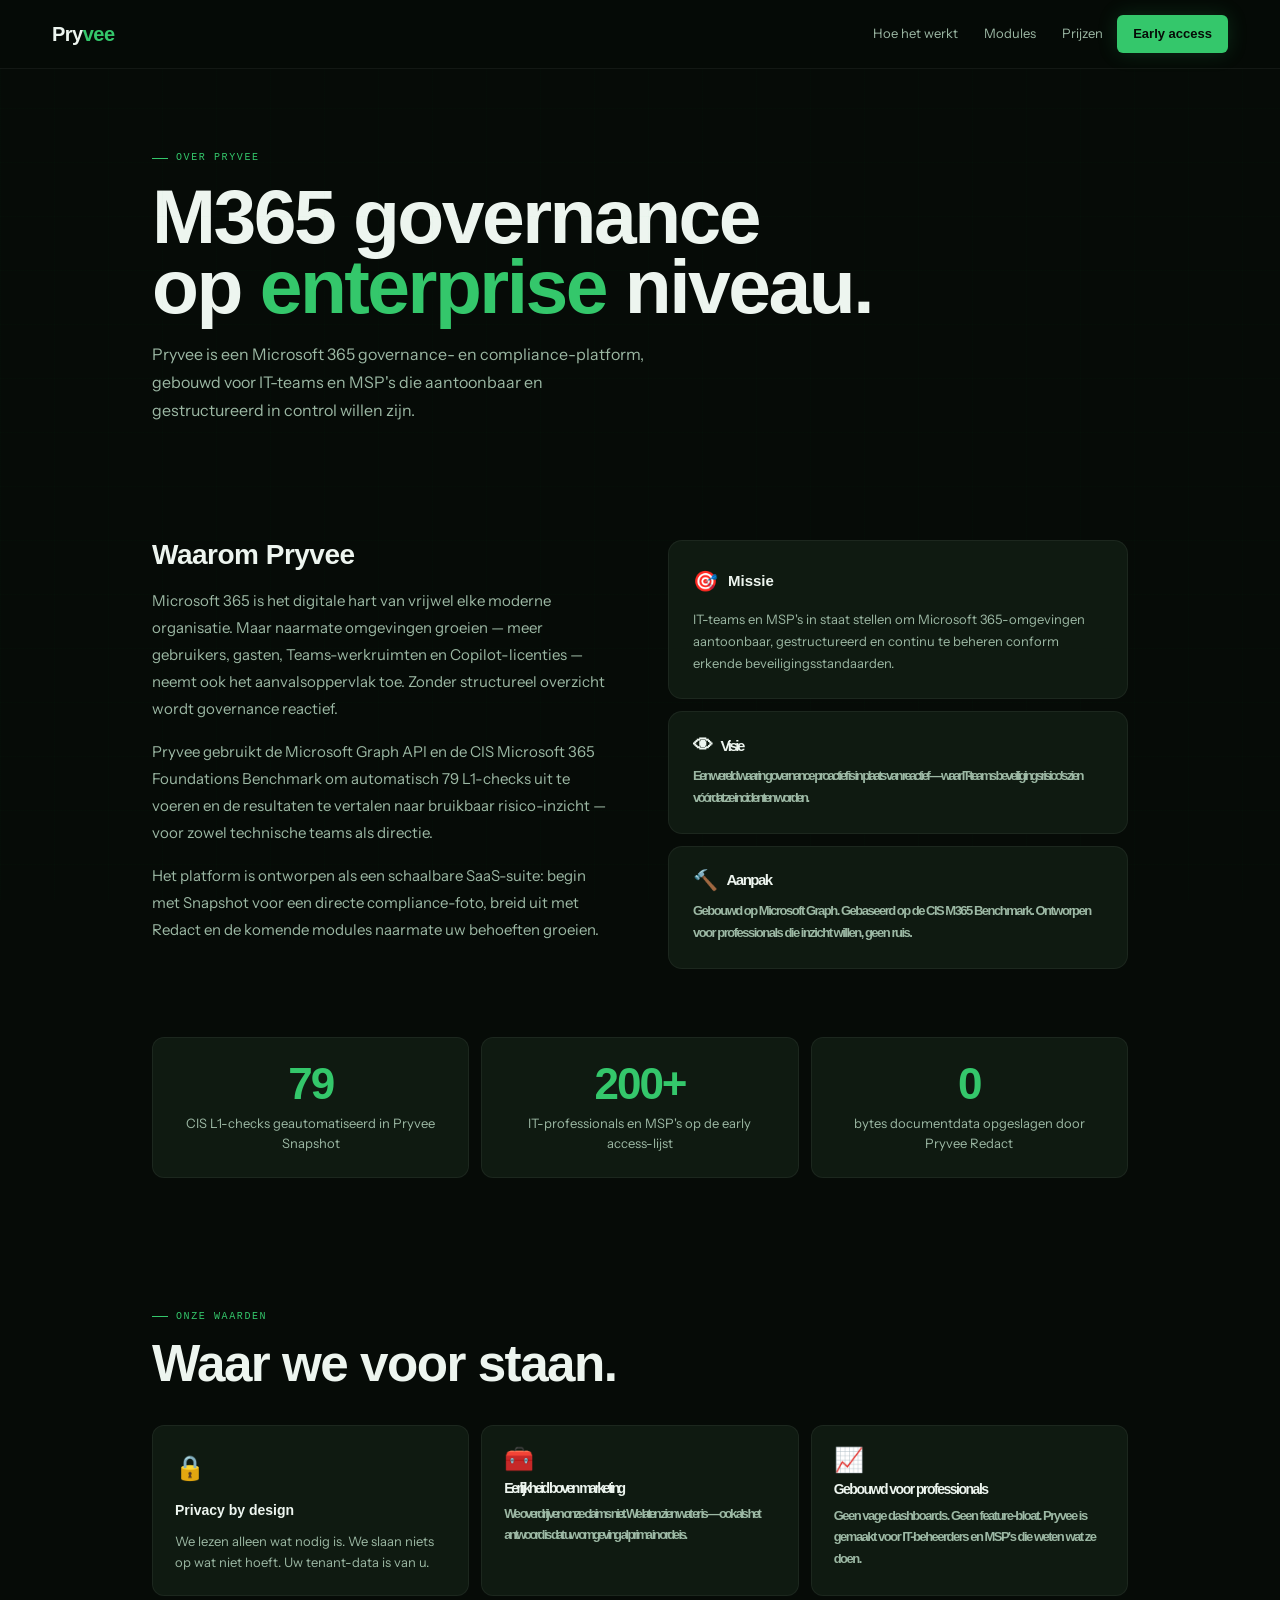
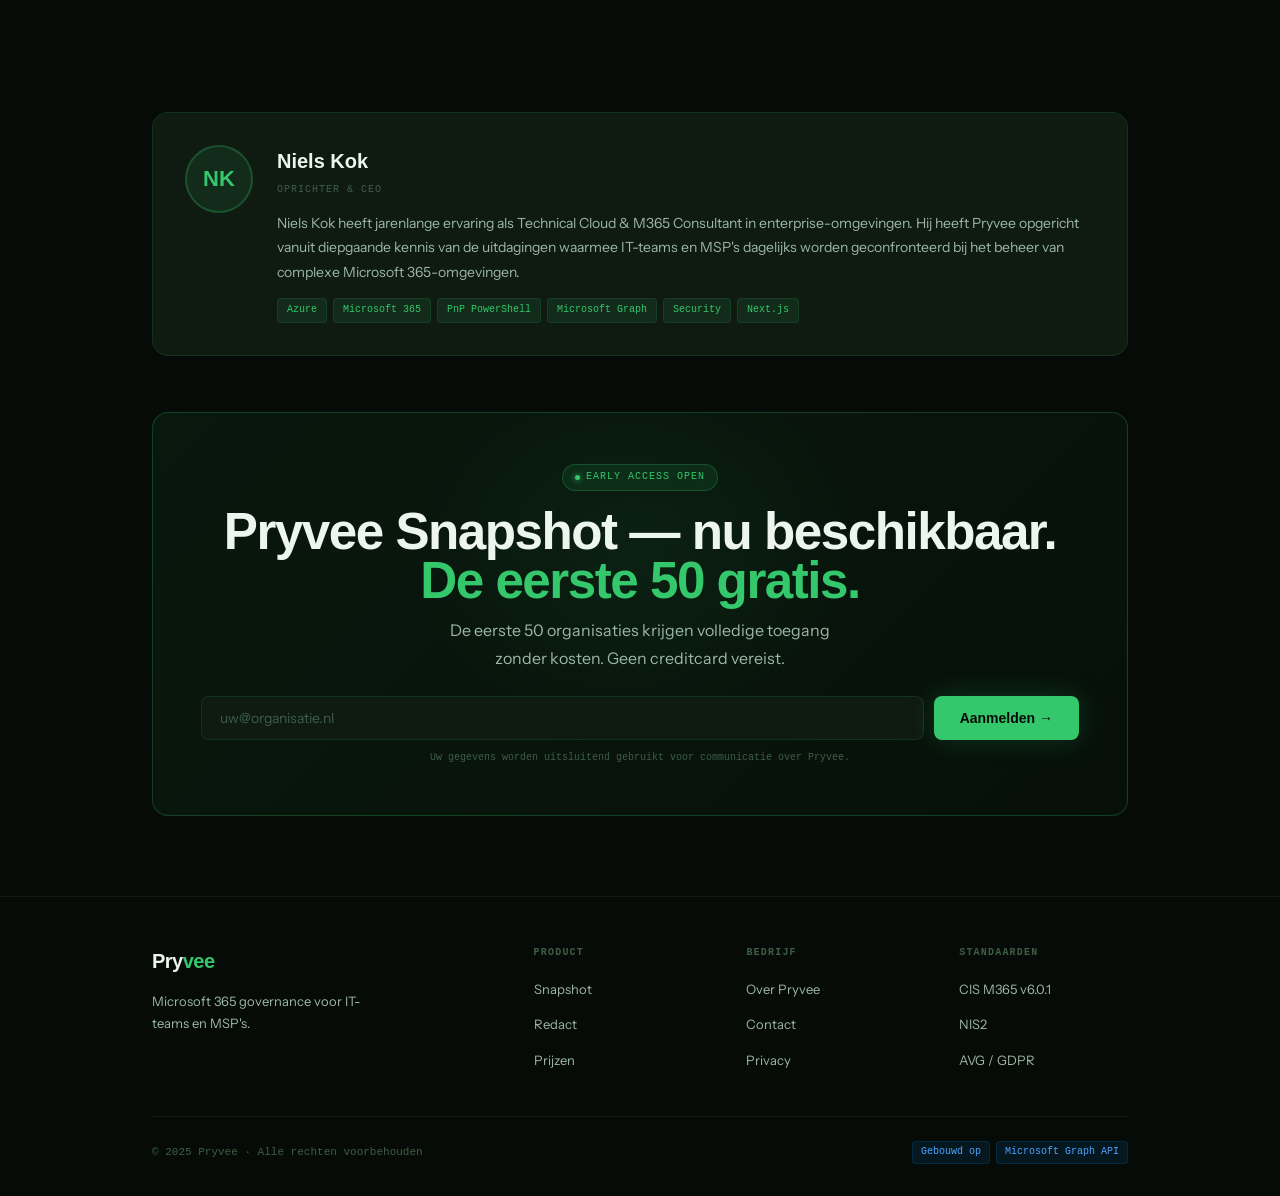
==== about.html @ 48ece5d2 "Add files via upload" ====
<!DOCTYPE html>
<html lang="nl" dir="ltr">
<head>
<meta charset="UTF-8"><meta name="viewport" content="width=device-width, initial-scale=1.0">
<meta name="description" content="Over Pryvee — Microsoft 365 governance platform gebouwd vanuit diepgaande kennis van enterprise M365-omgevingen.">
<title>Pryvee — Over ons</title>
<link rel="preconnect" href="https://fonts.googleapis.com">
<link href="https://fonts.googleapis.com/css2?family=Cabinet+Grotesk:wght@400;700;800;900&family=Instrument+Mono:ital,wght@0,300;0,400;1,300&family=Instrument+Sans:wght@0,300;0,400;0,500&display=swap" rel="stylesheet">
<link rel="stylesheet" href="shared.css">
<style>
.page-top{padding:140px 0 64px}
.about-grid{display:grid;grid-template-columns:1fr 1fr;gap:56px;align-items:start;margin-top:52px}
.story-card{background:var(--card);border:1px solid var(--b);border-radius:14px;padding:24px;margin-bottom:12px;transition:border-color .3s}
.story-card:hover{border-color:var(--b-g)}
.sc-head{display:flex;align-items:center;gap:10px;margin-bottom:10px;font-family:var(--fd);font-weight:700;font-size:15px}
.sc-icon{font-size:20px}
.sc-body{font-size:13px;color:var(--t2);line-height:1.7}
.stats-row{display:grid;grid-template-columns:repeat(3,1fr);gap:12px;margin:56px 0}
.stat-box{background:var(--card);border:1px solid var(--b);border-radius:12px;padding:24px;text-align:center}
.stat-num{font-family:var(--fd);font-weight:900;font-size:44px;letter-spacing:-2px;color:var(--g);line-height:1;margin-bottom:8px}
.stat-lbl{font-size:13px;color:var(--t2);line-height:1.5}
.values-grid{display:grid;grid-template-columns:repeat(3,1fr);gap:12px;margin-top:36px}
.val{background:var(--card);border:1px solid var(--b);border-radius:12px;padding:22px;transition:border-color .3s}
.val:hover{border-color:var(--b-g)}
.val-icon{font-size:24px;margin-bottom:12px;display:block}
.val-title{font-family:var(--fd);font-weight:700;font-size:14px;margin-bottom:8px}
.val-desc{font-size:13px;color:var(--t2);line-height:1.65}
.founder-card{background:var(--card);border:1px solid var(--b-g);border-radius:16px;padding:32px;display:grid;grid-template-columns:auto 1fr;gap:24px;align-items:start;margin-top:52px}
.f-avatar{width:68px;height:68px;border-radius:50%;background:var(--g-3);border:2px solid var(--b-g2);display:flex;align-items:center;justify-content:center;font-family:var(--fd);font-weight:900;font-size:22px;color:var(--g);flex-shrink:0}
.f-name{font-family:var(--fd);font-weight:800;font-size:20px;margin-bottom:4px}
.f-role{font-family:var(--fm);font-size:10px;color:var(--t3);text-transform:uppercase;letter-spacing:.1em;margin-bottom:12px}
.f-bio{font-size:14px;color:var(--t2);line-height:1.75}
.f-tags{display:flex;gap:6px;flex-wrap:wrap;margin-top:14px}
.ftag{font-family:var(--fm);font-size:10px;background:var(--g-3);border:1px solid var(--b-g);color:var(--g);padding:3px 9px;border-radius:4px}
.wl-banner{background:linear-gradient(135deg,rgba(52,199,107,.07) 0%,rgba(52,199,107,.03) 100%);border:1px solid var(--b-g2);border-radius:16px;padding:48px;text-align:center;margin-top:56px;position:relative;overflow:hidden}
.wl-banner::before{content:'';position:absolute;top:-60px;left:50%;transform:translateX(-50%);width:500px;height:400px;background:radial-gradient(ellipse,rgba(52,199,107,.07) 0%,transparent 65%);pointer-events:none}
.wl-banner .wl-form{justify-content:center;position:relative;margin-top:24px}
@media(max-width:900px){
  .page-top{padding:110px 0 48px}
  .about-grid{grid-template-columns:1fr}
  .stats-row{grid-template-columns:1fr}
  .values-grid{grid-template-columns:1fr}
  .founder-card{grid-template-columns:1fr}
  .wl-banner{padding:32px 20px}
  .wl-banner .wl-form{flex-direction:column}
}
</style>
</head>
<body>
<a href="#main" class="skip">Naar hoofdinhoud</a>
<nav class="topnav" aria-label="Hoofdnavigatie">
  <a href="index.html" class="logo">Pry<em>vee</em></a>
  <div class="nav-right">
    <ul class="nav-links">
      <li><a href="index.html#how">Hoe het werkt</a></li>
      <li><a href="index.html#modules">Modules</a></li>
      <li><a href="pricing.html">Prijzen</a></li>
      <li><a href="index.html#waitlist" class="nav-cta">Early access</a></li>
    </ul>
    <button class="ham" id="ham" aria-label="Menu openen" aria-expanded="false">&#9776;</button>
  </div>
</nav>
<nav class="drawer" id="drawer">
  <a href="index.html">Home</a>
  <a href="index.html#modules">Producten</a>
  <a href="pricing.html">Prijzen</a>
  <a href="about.html" style="color:var(--t)">Over Pryvee</a>
  <a href="contact.html">Contact</a>
  <a href="index.html#waitlist" class="nav-cta">Early access</a>
</nav>
<main id="main">
<div class="wrap">
  <div class="page-top">
    <div class="tag">Over Pryvee</div>
    <h1 class="d1" style="margin-bottom:18px">M365 governance<br>op <em class="em">enterprise</em> niveau.</h1>
    <p class="sub" style="max-width:500px">Pryvee is een Microsoft 365 governance- en compliance-platform, gebouwd voor IT-teams en MSP&apos;s die aantoonbaar en gestructureerd in control willen zijn.</p>
  </div>

  <div class="about-grid">
    <div>
      <h2 class="d3" style="margin-bottom:16px">Waarom Pryvee</h2>
      <p style="color:var(--t2);font-size:15px;line-height:1.8;margin-bottom:16px">Microsoft 365 is het digitale hart van vrijwel elke moderne organisatie. Maar naarmate omgevingen groeien &mdash; meer gebruikers, gasten, Teams-werkruimten en Copilot-licenties &mdash; neemt ook het aanvalsoppervlak toe. Zonder structureel overzicht wordt governance reactief.</p>
      <p style="color:var(--t2);font-size:15px;line-height:1.8;margin-bottom:16px">Pryvee gebruikt de Microsoft Graph API en de CIS Microsoft 365 Foundations Benchmark om automatisch 79 L1-checks uit te voeren en de resultaten te vertalen naar bruikbaar risico-inzicht &mdash; voor zowel technische teams als directie.</p>
      <p style="color:var(--t2);font-size:15px;line-height:1.8">Het platform is ontworpen als een schaalbare SaaS-suite: begin met Snapshot voor een directe compliance-foto, breid uit met Redact en de komende modules naarmate uw behoeften groeien.</p>
    </div>
    <div>
      <div class="story-card reveal">
        <div class="sc-head"><span class="sc-icon">&#127919;</span> Missie</div>
        <p class="sc-body">IT-teams en MSP&apos;s in staat stellen om Microsoft 365-omgevingen aantoonbaar, gestructureerd en continu te beheren conform erkende beveiligingsstandaarden.</p>
      </div>
      <div class="story-card reveal d1">
        <div class="sc-head"><span class="sc-icon">&#128065;</span> Visie</div>
        <p class="sc-body">Een wereld waarin governance proactief is in plaats van reactief &mdash; waar IT-teams beveiligingsrisico&apos;s zien v&oacute;&oacute;rdat ze incidenten worden.</p>
      </div>
      <div class="story-card reveal d2">
        <div class="sc-head"><span class="sc-icon">&#128296;</span> Aanpak</div>
        <p class="sc-body">Gebouwd op Microsoft Graph. Gebaseerd op de CIS M365 Benchmark. Ontworpen voor professionals die inzicht willen, geen ruis.</p>
      </div>
    </div>
  </div>

  <div class="stats-row reveal">
    <div class="stat-box"><div class="stat-num">79</div><p class="stat-lbl">CIS L1-checks geautomatiseerd in Pryvee Snapshot</p></div>
    <div class="stat-box"><div class="stat-num">200+</div><p class="stat-lbl">IT-professionals en MSP&apos;s op de early access-lijst</p></div>
    <div class="stat-box"><div class="stat-num">0</div><p class="stat-lbl">bytes documentdata opgeslagen door Pryvee Redact</p></div>
  </div>

  <div class="sec-sm">
    <div class="tag">Onze waarden</div>
    <h2 class="d2 reveal" style="margin-bottom:36px">Waar we voor staan.</h2>
    <div class="values-grid">
      <div class="val reveal"><span class="val-icon">&#128274;</span><div class="val-title">Privacy by design</div><p class="val-desc">We lezen alleen wat nodig is. We slaan niets op wat niet hoeft. Uw tenant-data is van u.</p></div>
      <div class="val reveal d1"><span class="val-icon">&#129520;</span><div class="val-title">Eerlijkheid boven marketing</div><p class="val-desc">We overdrijven onze claims niet. We laten zien wat er is &mdash; ook als het antwoord is dat uw omgeving al prima in orde is.</p></div>
      <div class="val reveal d2"><span class="val-icon">&#128200;</span><div class="val-title">Gebouwd voor professionals</div><p class="val-desc">Geen vage dashboards. Geen feature-bloat. Pryvee is gemaakt voor IT-beheerders en MSP&apos;s die weten wat ze doen.</p></div>
    </div>
  </div>

  <div class="founder-card reveal">
    <div class="f-avatar">NK</div>
    <div>
      <div class="f-name">Niels Kok</div>
      <div class="f-role">Oprichter &amp; CEO</div>
      <p class="f-bio">Niels Kok heeft jarenlange ervaring als Technical Cloud &amp; M365 Consultant in enterprise-omgevingen. Hij heeft Pryvee opgericht vanuit diepgaande kennis van de uitdagingen waarmee IT-teams en MSP&apos;s dagelijks worden geconfronteerd bij het beheer van complexe Microsoft 365-omgevingen.</p>
      <div class="f-tags">
        <span class="ftag">Azure</span><span class="ftag">Microsoft 365</span><span class="ftag">PnP PowerShell</span>
        <span class="ftag">Microsoft Graph</span><span class="ftag">Security</span><span class="ftag">Next.js</span>
      </div>
    </div>
  </div>

  <div class="wl-banner reveal" style="margin-bottom:80px">
    <div class="bdg bdg-g" style="margin-bottom:16px;position:relative">Early access open</div>
    <h2 class="d2" style="position:relative;margin-bottom:10px">Pryvee Snapshot &mdash; nu beschikbaar.<br><em class="em">De eerste 50 gratis.</em></h2>
    <p class="sub" style="max-width:380px;margin:0 auto;position:relative">De eerste 50 organisaties krijgen volledige toegang zonder kosten. Geen creditcard vereist.</p>
    <form class="wl-form" onsubmit="wlSub(event)">
      <input type="email" class="wl-input" id="wl-inp" placeholder="uw@organisatie.nl" required>
      <button type="submit" class="btn btn-g" id="wl-btn">Aanmelden &rarr;</button>
    </form>
    <p class="wl-msg" id="wl-msg" aria-live="polite"></p>
    <p class="wl-note">Uw gegevens worden uitsluitend gebruikt voor communicatie over Pryvee.</p>
  </div>
</div>
</main>
<footer class="site-footer">
  <div class="wrap">
    <div class="footer-grid">
      <div class="footer-brand"><a href="index.html" class="logo">Pry<em>vee</em></a><p>Microsoft 365 governance voor IT-teams en MSP&apos;s.</p></div>
      <div class="footer-col"><h4>Product</h4><ul><li><a href="snapshot.html">Snapshot</a></li><li><a href="redact.html">Redact</a></li><li><a href="pricing.html">Prijzen</a></li></ul></div>
      <div class="footer-col"><h4>Bedrijf</h4><ul><li><a href="about.html">Over Pryvee</a></li><li><a href="contact.html">Contact</a></li><li><a href="#">Privacy</a></li></ul></div>
      <div class="footer-col"><h4>Standaarden</h4><ul><li><a href="#">CIS M365 v6.0.1</a></li><li><a href="#">NIS2</a></li><li><a href="#">AVG / GDPR</a></li></ul></div>
    </div>
    <div class="footer-bottom"><p>&copy; 2025 Pryvee &middot; Alle rechten voorbehouden</p><div class="ms-mark"><span>Gebouwd op</span><span>Microsoft Graph API</span></div></div>
  </div>
</footer>
<script src="shared.js"></script>
<script>function wlSub(e){e.preventDefault();const b=document.getElementById('wl-btn'),m=document.getElementById('wl-msg');b.textContent='Aangemeld ✓';b.disabled=true;b.style.background='#34D399';m.textContent='Bedankt!';m.style.opacity='1';}</script>
</body></html>
---- shared.css ----
@import url('https://fonts.googleapis.com/css2?family=Cabinet+Grotesk:wght@400;700;800;900&family=Instrument+Mono:ital,wght@0,300;0,400;1,300&family=Instrument+Sans:ital,wght@0,300;0,400;0,500;1,300&display=swap');

/* ═══════════════════════════════════════
   PRYVEE — Design System v2
   Eén kleurpalet. Één merk.
═══════════════════════════════════════ */

:root {
  /* Backgrounds */
  --bg:      #060B07;
  --bg-up:   #0B1510;
  --card:    #0F1A11;
  --card-up: #131F15;

  /* Borders */
  --b:    rgba(255,255,255,0.055);
  --b-g:  rgba(52,199,107,0.13);
  --b-g2: rgba(52,199,107,0.25);

  /* Green — primary, used sparingly */
  --g:    #34C76B;
  --g-dk: #22A855;
  --g-3:  rgba(52,199,107,0.10);
  --g-5:  rgba(52,199,107,0.05);

  /* Semantic */
  --red:    #F26B6B;
  --amber:  #F5B731;
  --teal:   #34D399;

  /* Text */
  --t:   #EDF5EF;
  --t2:  #9CB8A4;
  --t3:  #3E5E46;

  /* Type */
  --fd: 'Cabinet Grotesk', sans-serif;
  --fb: 'Instrument Sans', sans-serif;
  --fm: 'Instrument Mono', monospace;
}

/* ── RESET ─────────────────────────── */
*, *::before, *::after { box-sizing: border-box; margin: 0; padding: 0; }
html { scroll-behavior: smooth; }
body {
  background: var(--bg);
  color: var(--t);
  font-family: var(--fb);
  font-weight: 300;
  line-height: 1.65;
  overflow-x: hidden;
  -webkit-font-smoothing: antialiased;
}

body::before {
  content: '';
  position: fixed; inset: 0;
  background-image:
    linear-gradient(rgba(52,199,107,0.016) 1px, transparent 1px),
    linear-gradient(90deg, rgba(52,199,107,0.016) 1px, transparent 1px);
  background-size: 54px 54px;
  pointer-events: none; z-index: 0;
}

/* ── WCAG ──────────────────────────── */
.skip {
  position: absolute; top: -100px; left: 16px;
  background: var(--g); color: var(--bg);
  padding: 10px 20px; border-radius: 0 0 8px 8px;
  font-weight: 600; font-size: 14px; text-decoration: none;
  z-index: 9999; transition: top .2s;
}
.skip:focus { top: 0; }
:focus-visible { outline: 3px solid var(--g); outline-offset: 3px; border-radius: 4px; }
@media (prefers-reduced-motion: reduce) {
  *, *::before, *::after { animation-duration: .01ms !important; transition-duration: .01ms !important; }
  .reveal { opacity: 1 !important; transform: none !important; }
}

/* ── ANIMATIONS ────────────────────── */
@keyframes fadeUp { from { opacity:0; transform:translateY(18px) } to { opacity:1; transform:translateY(0) } }
@keyframes pulse  { 0%,100%{opacity:1} 50%{opacity:.2} }
@keyframes float  { 0%,100%{transform:translateY(0)} 50%{transform:translateY(-6px)} }

/* ── NAV ───────────────────────────── */
.topnav {
  position: fixed; top: 0; left: 0; right: 0; z-index: 100;
  display: flex; align-items: center; justify-content: space-between;
  padding: 15px 52px;
  background: rgba(6,11,7,.90); backdrop-filter: blur(24px);
  border-bottom: 1px solid var(--b);
}
.logo {
  font-family: var(--fd); font-weight: 900; font-size: 20px;
  letter-spacing: -.5px; color: var(--t); text-decoration: none; flex-shrink: 0;
}
.logo em { font-style: normal; color: var(--g); }
.logo-sub {
  font-family: var(--fm); font-size: 10px; color: var(--t3);
  margin-left: 8px; letter-spacing: .06em; vertical-align: middle;
}

.nav-right { display: flex; align-items: center; gap: 2px; }
.nav-links { display: flex; gap: 2px; list-style: none; align-items: center; }
.nav-links a {
  color: var(--t2); text-decoration: none; font-size: 13px;
  padding: 8px 12px; border-radius: 6px; min-height: 38px;
  display: flex; align-items: center; white-space: nowrap;
  transition: color .2s, background .2s;
}
.nav-links a:hover, .nav-links a.active { color: var(--t); background: rgba(255,255,255,.04); }
.nav-cta {
  background: var(--g) !important; color: var(--bg) !important;
  font-family: var(--fd) !important; font-weight: 700 !important;
  padding: 8px 16px !important;
  box-shadow: 0 0 20px rgba(52,199,107,.18);
}
.nav-cta:hover { background: var(--g-dk) !important; color: var(--bg) !important; }

.lang-sw {
  display: flex; align-items: center;
  border: 1px solid var(--b-g); border-radius: 6px; overflow: hidden; margin: 0 8px;
}
.lang-btn {
  background: none; border: none; cursor: pointer;
  font-family: var(--fm); font-size: 10px; letter-spacing: .08em;
  color: var(--t2); padding: 7px 9px; min-height: 32px; transition: all .2s;
}
.lang-btn:hover { color: var(--t); }
.lang-btn.on { background: var(--g-3); color: var(--g); }
.lang-sep { width: 1px; background: var(--b-g); height: 14px; align-self: center; }

.ham {
  display: none; background: none; border: 1px solid var(--b-g);
  border-radius: 6px; width: 38px; height: 38px; cursor: pointer;
  color: var(--t2); font-size: 16px; align-items: center; justify-content: center;
  margin-left: 6px; transition: all .2s;
}
.ham:hover { color: var(--t); border-color: var(--b-g2); }

.drawer {
  display: none; flex-direction: column; gap: 3px;
  position: fixed; top: 60px; left: 0; right: 0;
  background: rgba(6,11,7,.97); backdrop-filter: blur(24px);
  border-bottom: 1px solid var(--b); padding: 14px 20px 22px; z-index: 99;
}
.drawer.open { display: flex; }
.drawer a {
  color: var(--t2); text-decoration: none; font-size: 15px;
  padding: 12px 14px; border-radius: 8px; min-height: 46px;
  display: flex; align-items: center; border: 1px solid transparent; transition: all .2s;
}
.drawer a:hover { color: var(--t); background: rgba(255,255,255,.03); border-color: var(--b); }
.drawer .nav-cta { margin-top: 6px; justify-content: center; border-color: var(--g) !important; }

/* ── BUTTONS ───────────────────────── */
.btn {
  display: inline-flex; align-items: center; justify-content: center;
  gap: 8px; padding: 12px 26px; border-radius: 8px;
  font-family: var(--fd); font-weight: 700; font-size: 14px;
  text-decoration: none; min-height: 44px; white-space: nowrap;
  transition: all .2s; cursor: pointer; border: none;
}
.btn-g  { background: var(--g); color: var(--bg); box-shadow: 0 0 28px rgba(52,199,107,.20); }
.btn-g:hover  { background: var(--g-dk); transform: translateY(-2px); box-shadow: 0 0 40px rgba(52,199,107,.28); }
.btn-ol { background: transparent; color: var(--t); border: 1px solid var(--b-g2) !important; }
.btn-ol:hover { border-color: var(--g) !important; color: var(--g); }
.btn-gh { background: transparent; color: var(--t2); border: 1px solid var(--b) !important; }
.btn-gh:hover { color: var(--t); border-color: var(--b-g) !important; }

/* ── TYPE ──────────────────────────── */
.tag {
  display: inline-flex; align-items: center; gap: 8px;
  font-family: var(--fm); font-size: 10px; color: var(--g);
  text-transform: uppercase; letter-spacing: .16em; margin-bottom: 14px;
}
.tag::before { content: ''; width: 16px; height: 1px; background: var(--g); }

.d1 { font-family: var(--fd); font-weight: 900; font-size: clamp(38px,6vw,78px); line-height: .92; letter-spacing: -2.5px; }
.d2 { font-family: var(--fd); font-weight: 900; font-size: clamp(28px,4vw,52px); line-height: .97; letter-spacing: -1.5px; }
.d3 { font-family: var(--fd); font-weight: 800; font-size: clamp(20px,2.5vw,28px); line-height: 1.1; letter-spacing: -.5px; }
.em { color: var(--g); font-style: normal; }
.stroke { -webkit-text-stroke: 1.5px var(--g-dk); color: transparent; }
.sub { color: var(--t2); font-size: 16px; line-height: 1.75; font-weight: 400; }

/* ── LAYOUT ────────────────────────── */
.wrap  { max-width: 1080px; margin: 0 auto; padding: 0 52px; }
.sec   { padding: 88px 0; }
.sec-sm { padding: 64px 0; }
.stripe { background: var(--bg-up); border-top: 1px solid var(--b); border-bottom: 1px solid var(--b); }
.g2 { display: grid; grid-template-columns: 1fr 1fr; gap: 14px; }
.g3 { display: grid; grid-template-columns: 1fr 1fr 1fr; gap: 14px; }

/* ── CARD ──────────────────────────── */
.card {
  background: var(--card); border: 1px solid var(--b);
  border-radius: 14px; padding: 28px;
  transition: border-color .3s, transform .3s;
}
.card:hover { border-color: var(--b-g); transform: translateY(-3px); }
.card.hi { border-color: var(--b-g2); background: linear-gradient(140deg, var(--g-5) 0%, var(--card) 55%); }

/* ── BADGE ─────────────────────────── */
.bdg {
  display: inline-flex; align-items: center; gap: 6px;
  font-family: var(--fm); font-size: 10px; letter-spacing: .1em;
  text-transform: uppercase; padding: 4px 12px; border-radius: 100px;
}
.bdg-g  { background: var(--g-3); border: 1px solid var(--b-g2); color: var(--g); }
.bdg-g::before { content: ''; width: 5px; height: 5px; background: var(--g); border-radius: 50%; box-shadow: 0 0 6px var(--g); animation: pulse 2s infinite; }
.bdg-a  { background: rgba(245,183,49,.10); border: 1px solid rgba(245,183,49,.22); color: var(--amber); }
.bdg-t  { background: rgba(52,211,153,.08); border: 1px solid rgba(52,211,153,.2); color: var(--teal); }
.bdg-m  { background: rgba(255,255,255,.05); border: 1px solid var(--b); color: var(--t2); }

/* ── CHECKLIST ─────────────────────── */
.ck { list-style: none; display: flex; flex-direction: column; gap: 9px; }
.ck li { font-size: 13px; color: var(--t2); display: flex; align-items: flex-start; gap: 9px; line-height: 1.5; }
.ck li::before {
  content: '';
  width: 16px; height: 16px; flex-shrink: 0; margin-top: 1px;
  border-radius: 4px; background: var(--g-3); border: 1px solid var(--b-g2);
  background-image: url("data:image/svg+xml,%3Csvg width='10' height='8' viewBox='0 0 10 8' fill='none' xmlns='http://www.w3.org/2000/svg'%3E%3Cpath d='M1 4L3.5 6.5L9 1' stroke='%2334C76B' stroke-width='1.5' stroke-linecap='round' stroke-linejoin='round'/%3E%3C/svg%3E");
  background-repeat: no-repeat; background-position: center;
}

/* ── FOOTER ────────────────────────── */
.site-footer { border-top: 1px solid var(--b); padding: 48px 52px 32px; }
.footer-grid { display: grid; grid-template-columns: 2fr 1fr 1fr 1fr; gap: 44px; margin-bottom: 44px; }
.footer-brand p { font-size: 13px; color: var(--t2); line-height: 1.7; margin-top: 12px; max-width: 240px; }
.footer-col h4 { font-family: var(--fm); font-size: 10px; text-transform: uppercase; letter-spacing: .12em; color: var(--t3); margin-bottom: 14px; }
.footer-col ul { list-style: none; display: flex; flex-direction: column; gap: 9px; }
.footer-col a { font-size: 13px; color: var(--t2); text-decoration: none; transition: color .2s; }
.footer-col a:hover { color: var(--t); }
.footer-bottom {
  display: flex; align-items: center; justify-content: space-between;
  flex-wrap: wrap; gap: 12px; padding-top: 24px; border-top: 1px solid var(--b);
}
.footer-bottom p { font-family: var(--fm); font-size: 11px; color: var(--t3); }
.ms-mark { display: flex; align-items: center; gap: 6px; font-family: var(--fm); font-size: 10px; color: var(--t3); }
.ms-mark span { background: rgba(0,120,212,.12); border: 1px solid rgba(0,120,212,.2); color: #4DA3FF; padding: 2px 8px; border-radius: 4px; }

/* ── REVEAL ────────────────────────── */
.reveal { opacity: 0; transform: translateY(18px); transition: opacity .6s ease, transform .6s ease; }
.reveal.on { opacity: 1; transform: translateY(0); }
.dl1 { transition-delay: .1s; } .dl2 { transition-delay: .2s; } .dl3 { transition-delay: .3s; }

/* ── WAITLIST FORM ─────────────────── */
.wl-form { display: flex; gap: 10px; flex-wrap: wrap; }
.wl-input {
  flex: 1; min-width: 200px; background: var(--card);
  border: 1px solid var(--b-g); border-radius: 8px;
  padding: 12px 18px; font-size: 14px; color: var(--t);
  font-family: var(--fb); outline: none; transition: border-color .2s;
}
.wl-input::placeholder { color: var(--t3); }
.wl-input:focus { border-color: var(--g); }
.wl-msg { font-family: var(--fm); font-size: 11px; color: var(--g); margin-top: 10px; opacity: 0; transition: opacity .3s; }
.wl-note { font-family: var(--fm); font-size: 10px; color: var(--t3); margin-top: 10px; }

/* ── MOBILE ────────────────────────── */
@media (max-width: 900px) {
  .topnav { padding: 13px 20px; }
  .nav-links { display: none; }
  .ham { display: flex; }
  .wrap { padding: 0 20px; }
  .sec { padding: 64px 0; }
  .sec-sm { padding: 48px 0; }
  .g2, .g3 { grid-template-columns: 1fr; }
  .site-footer { padding: 36px 20px 24px; }
  .footer-grid { grid-template-columns: 1fr 1fr; gap: 28px; }
  .footer-brand { grid-column: span 2; }
}
@media (max-width: 480px) {
  .footer-grid { grid-template-columns: 1fr; }
  .footer-brand { grid-column: 1; }
}
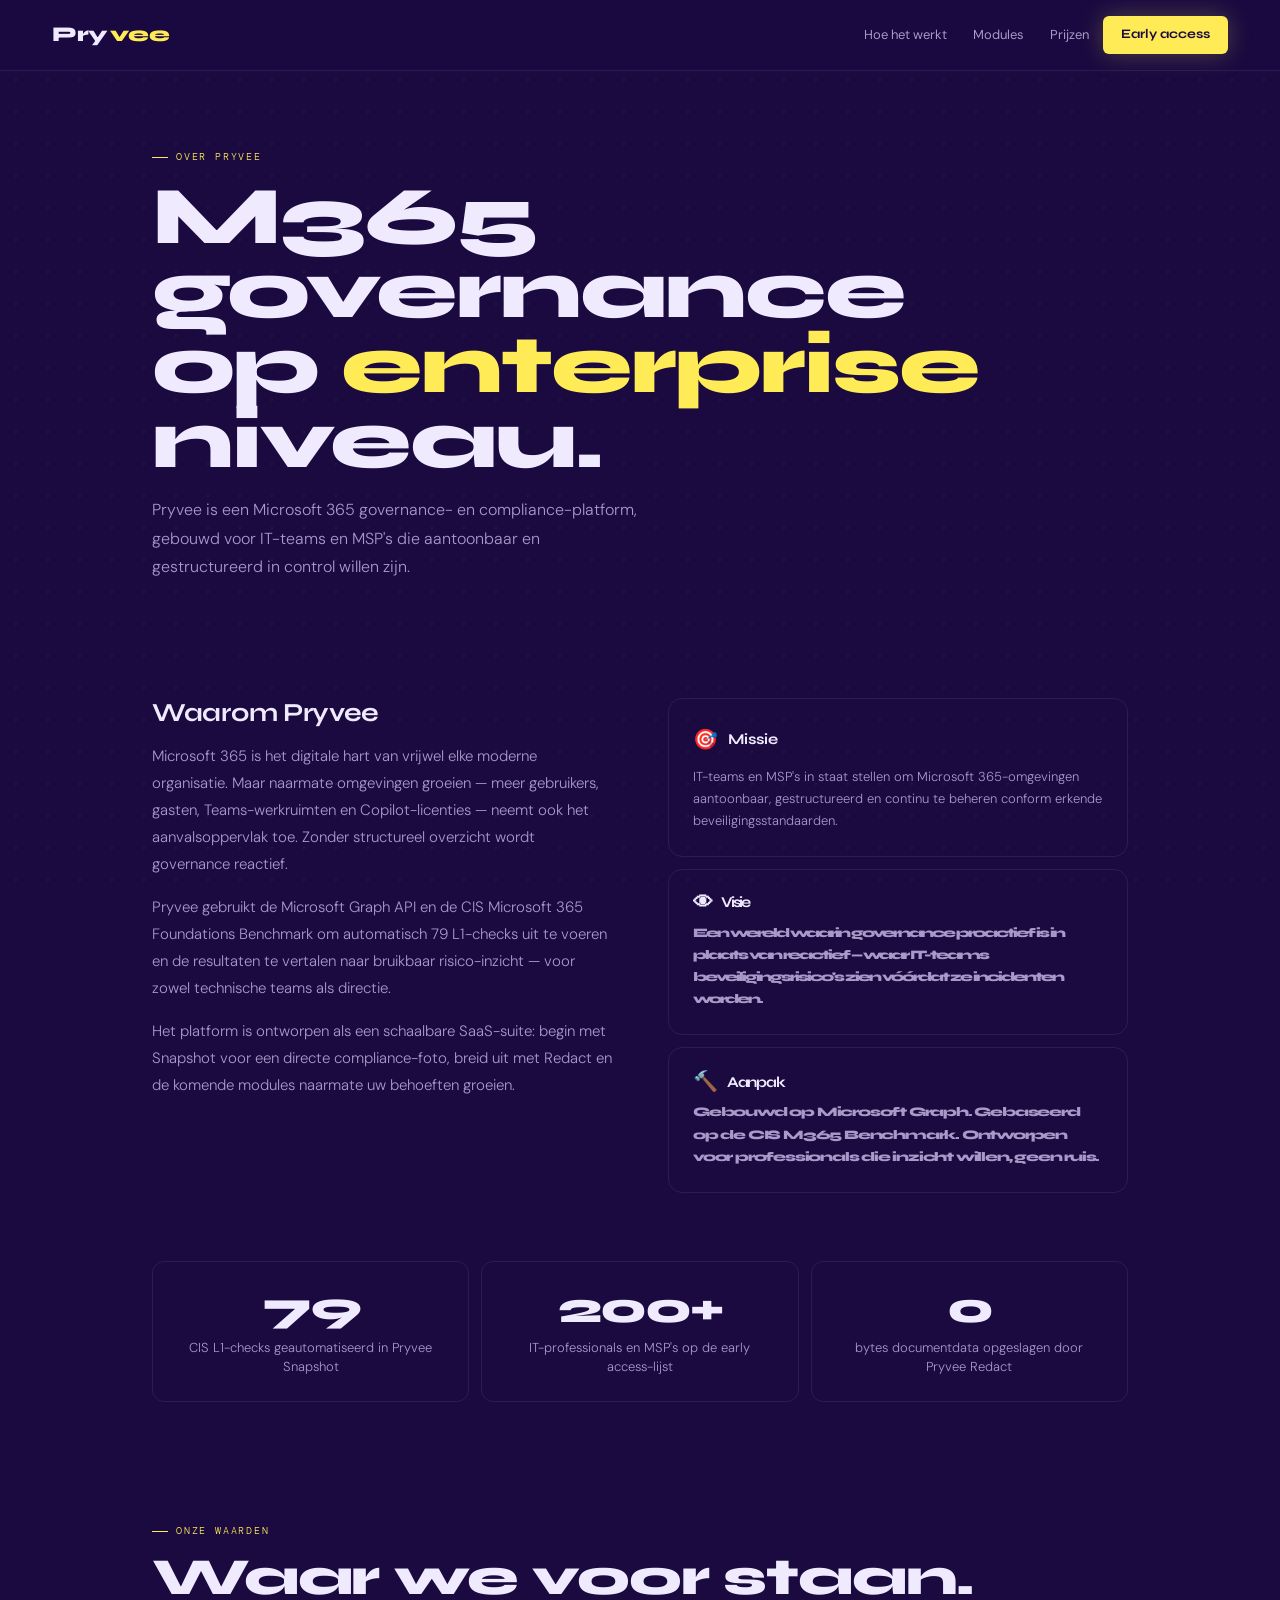
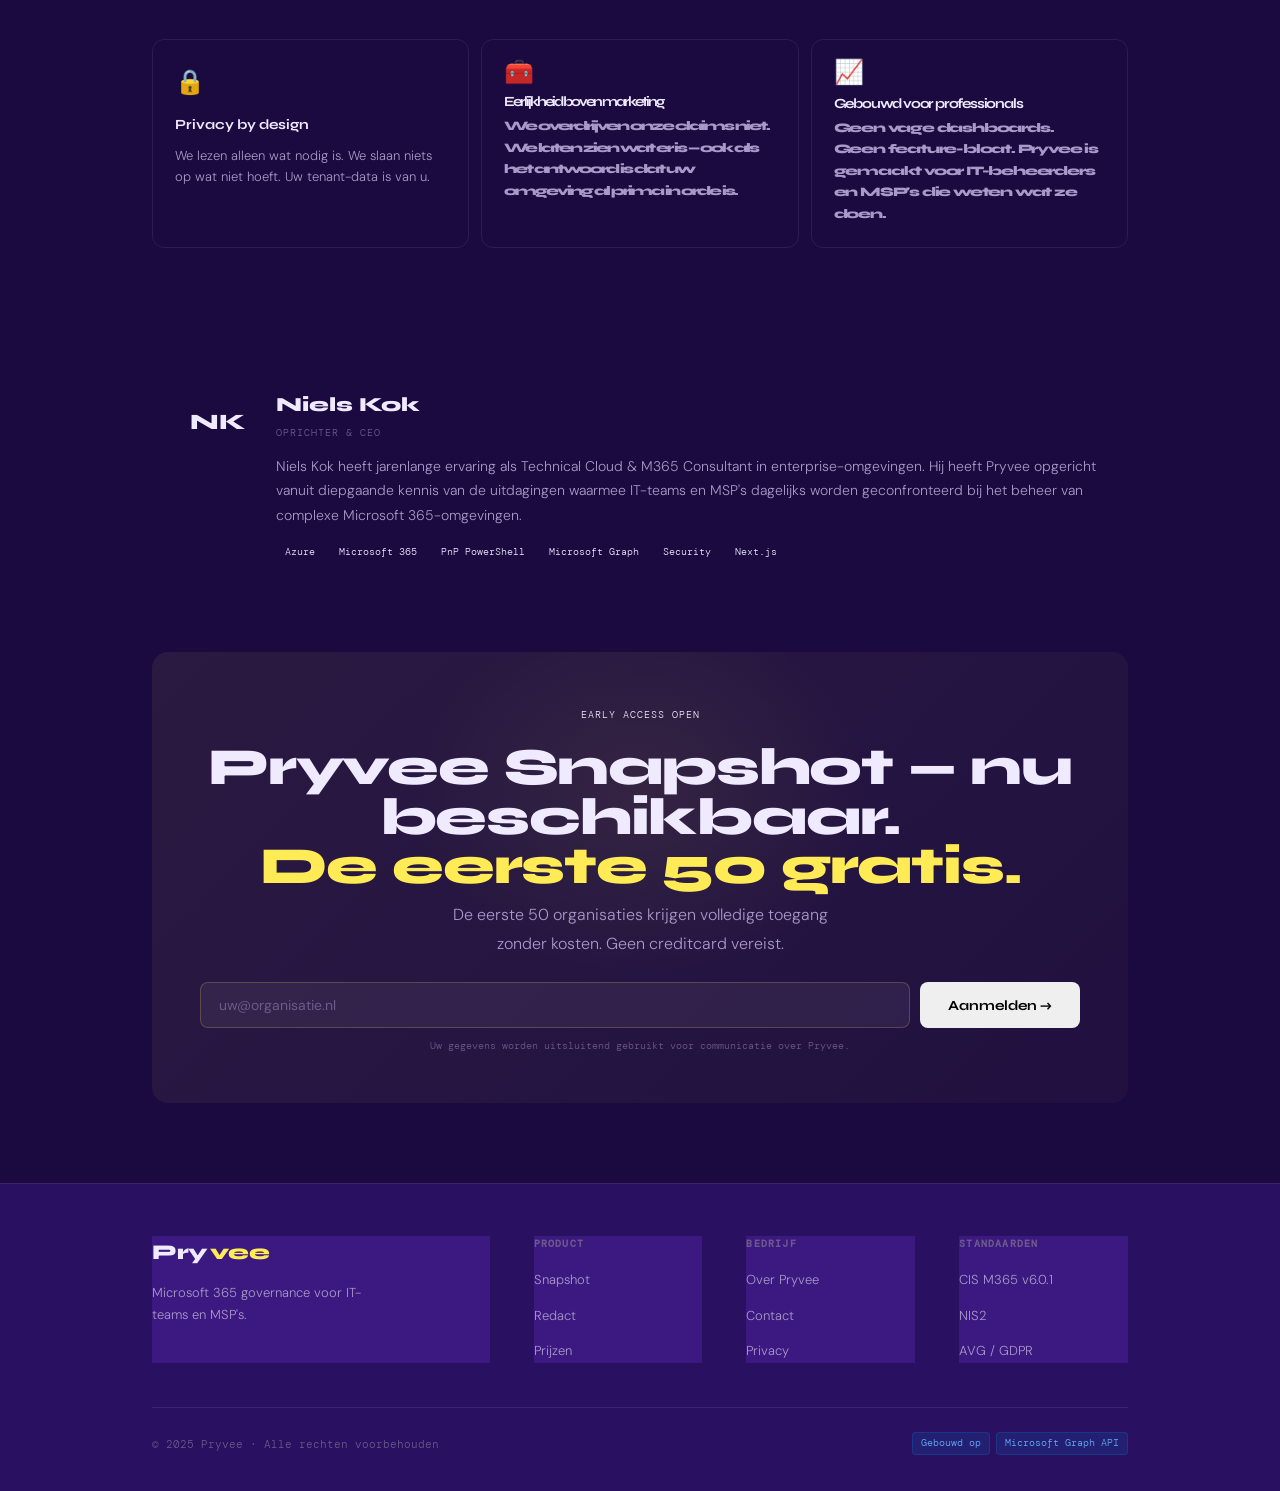
==== commit 1b75698f: "Add files via upload" ====
--- a/about.html
+++ b/about.html
@@ -7,6 +7,7 @@
 <link rel="preconnect" href="https://fonts.googleapis.com">
 <link href="https://fonts.googleapis.com/css2?family=Cabinet+Grotesk:wght@400;700;800;900&family=Instrument+Mono:ital,wght@0,300;0,400;1,300&family=Instrument+Sans:wght@0,300;0,400;0,500&display=swap" rel="stylesheet">
 <link rel="stylesheet" href="shared.css">
+<style>body{background:#1A0A40}.card,.plan,.feat,.cis-box,.stat,.footer-brand,.footer-col{background:#3C1980!important;border-color:rgba(255,235,85,0.15)!important}.stripe{background:#2A1060!important}.site-footer{background:#2A1060!important}.topnav{background:rgba(26,10,64,0.92)!important}.drawer{background:rgba(26,10,64,0.97)!important}</style>
 <style>
 .page-top{padding:140px 0 64px}
 .about-grid{display:grid;grid-template-columns:1fr 1fr;gap:56px;align-items:start;margin-top:52px}
@@ -32,8 +33,8 @@
 .f-bio{font-size:14px;color:var(--t2);line-height:1.75}
 .f-tags{display:flex;gap:6px;flex-wrap:wrap;margin-top:14px}
 .ftag{font-family:var(--fm);font-size:10px;background:var(--g-3);border:1px solid var(--b-g);color:var(--g);padding:3px 9px;border-radius:4px}
-.wl-banner{background:linear-gradient(135deg,rgba(52,199,107,.07) 0%,rgba(52,199,107,.03) 100%);border:1px solid var(--b-g2);border-radius:16px;padding:48px;text-align:center;margin-top:56px;position:relative;overflow:hidden}
-.wl-banner::before{content:'';position:absolute;top:-60px;left:50%;transform:translateX(-50%);width:500px;height:400px;background:radial-gradient(ellipse,rgba(52,199,107,.07) 0%,transparent 65%);pointer-events:none}
+.wl-banner{background:linear-gradient(135deg,rgba(255,235,85,.07) 0%,rgba(255,235,85,.03) 100%);border:1px solid var(--b-g2);border-radius:16px;padding:48px;text-align:center;margin-top:56px;position:relative;overflow:hidden}
+.wl-banner::before{content:'';position:absolute;top:-60px;left:50%;transform:translateX(-50%);width:500px;height:400px;background:radial-gradient(ellipse,rgba(255,235,85,.07) 0%,transparent 65%);pointer-events:none}
 .wl-banner .wl-form{justify-content:center;position:relative;margin-top:24px}
 @media(max-width:900px){
   .page-top{padding:110px 0 48px}
--- a/shared.css
+++ b/shared.css
@@ -1,49 +1,49 @@
-@import url('https://fonts.googleapis.com/css2?family=Cabinet+Grotesk:wght@400;700;800;900&family=Instrument+Mono:ital,wght@0,300;0,400;1,300&family=Instrument+Sans:ital,wght@0,300;0,400;0,500;1,300&display=swap');
-
-/* ═══════════════════════════════════════
-   PRYVEE — Design System v2
-   Eén kleurpalet. Één merk.
-═══════════════════════════════════════ */
+@import url('https://fonts.googleapis.com/css2?family=Syne:wght@400;500;600;700;800&family=DM+Mono:ital,wght@0,300;0,400;0,500;1,300&family=DM+Sans:ital,wght@0,300;0,400;0,500;1,300&display=swap');
+
+/* ══════════════════════════════════════════════
+   PRYVEE v3 — Obsidian Purple × Sunburst Yellow
+   Editorial security. Precision governance.
+══════════════════════════════════════════════ */
 
 :root {
-  /* Backgrounds */
-  --bg:      #060B07;
-  --bg-up:   #0B1510;
-  --card:    #0F1A11;
-  --card-up: #131F15;
-
-  /* Borders */
-  --b:    rgba(255,255,255,0.055);
-  --b-g:  rgba(52,199,107,0.13);
-  --b-g2: rgba(52,199,107,0.25);
-
-  /* Green — primary, used sparingly */
-  --g:    #34C76B;
-  --g-dk: #22A855;
-  --g-3:  rgba(52,199,107,0.10);
-  --g-5:  rgba(52,199,107,0.05);
-
-  /* Semantic */
-  --red:    #F26B6B;
-  --amber:  #F5B731;
-  --teal:   #34D399;
-
-  /* Text */
-  --t:   #EDF5EF;
-  --t2:  #9CB8A4;
-  --t3:  #3E5E46;
-
-  /* Type */
-  --fd: 'Cabinet Grotesk', sans-serif;
-  --fb: 'Instrument Sans', sans-serif;
-  --fm: 'Instrument Mono', monospace;
-}
-
-/* ── RESET ─────────────────────────── */
+  /* ── Core palette ─────────────────── */
+  --purple:    #3C1980;   /* Obsidian Purple */
+  --purple-lt: #4D2A9A;  /* lifted card */
+  --purple-up: #5A35B0;  /* hover surfaces */
+  --purple-dk: #2A1060;  /* deep shadow */
+  --purple-xdk:#1A0A40;  /* darkest bg */
+
+  --yellow:    #FFEB55;  /* Sunburst Yellow — PRIMARY ACCENT */
+  --yellow-dk: #E8D230;  /* pressed state */
+  --yellow-glow: rgba(255,235,85,0.15);
+
+  /* ── Borders ──────────────────────── */
+  --b:    rgba(255,255,255,0.08);
+  --b-y:  rgba(255,235,85,0.20);
+  --b-y2: rgba(255,235,85,0.40);
+
+  /* ── Semantic colours ─────────────── */
+  --red:    #FF6B6B;
+  --amber:  #FFB340;
+  --teal:   #3DDBC8;
+  --ok:     #4ADE80;
+
+  /* ── Text ─────────────────────────── */
+  --t:   #F0EAFF;   /* near-white with purple tint */
+  --t2:  #A899C8;   /* muted — 4.6:1 on --purple */
+  --t3:  #6B5A8A;   /* decorative only */
+
+  /* ── Type stacks ──────────────────── */
+  --fd: 'Syne', sans-serif;
+  --fb: 'DM Sans', sans-serif;
+  --fm: 'DM Mono', monospace;
+}
+
+/* ── RESET ──────────────────────────── */
 *, *::before, *::after { box-sizing: border-box; margin: 0; padding: 0; }
 html { scroll-behavior: smooth; }
 body {
-  background: var(--bg);
+  background: var(--purple-xdk);
   color: var(--t);
   font-family: var(--fb);
   font-weight: 300;
@@ -52,96 +52,104 @@
   -webkit-font-smoothing: antialiased;
 }
 
+/* Subtle dot grid */
 body::before {
   content: '';
   position: fixed; inset: 0;
-  background-image:
-    linear-gradient(rgba(52,199,107,0.016) 1px, transparent 1px),
-    linear-gradient(90deg, rgba(52,199,107,0.016) 1px, transparent 1px);
-  background-size: 54px 54px;
+  background-image: radial-gradient(rgba(255,235,85,0.06) 1px, transparent 1px);
+  background-size: 32px 32px;
   pointer-events: none; z-index: 0;
 }
 
-/* ── WCAG ──────────────────────────── */
+/* ── WCAG ───────────────────────────── */
 .skip {
   position: absolute; top: -100px; left: 16px;
-  background: var(--g); color: var(--bg);
+  background: var(--yellow); color: var(--purple-xdk);
   padding: 10px 20px; border-radius: 0 0 8px 8px;
-  font-weight: 600; font-size: 14px; text-decoration: none;
-  z-index: 9999; transition: top .2s;
+  font-weight: 700; font-size: 14px; text-decoration: none;
+  z-index: 9999; transition: top .2s; font-family: var(--fd);
 }
 .skip:focus { top: 0; }
-:focus-visible { outline: 3px solid var(--g); outline-offset: 3px; border-radius: 4px; }
+:focus-visible { outline: 3px solid var(--yellow); outline-offset: 3px; border-radius: 4px; }
 @media (prefers-reduced-motion: reduce) {
   *, *::before, *::after { animation-duration: .01ms !important; transition-duration: .01ms !important; }
   .reveal { opacity: 1 !important; transform: none !important; }
 }
 
-/* ── ANIMATIONS ────────────────────── */
-@keyframes fadeUp { from { opacity:0; transform:translateY(18px) } to { opacity:1; transform:translateY(0) } }
-@keyframes pulse  { 0%,100%{opacity:1} 50%{opacity:.2} }
-@keyframes float  { 0%,100%{transform:translateY(0)} 50%{transform:translateY(-6px)} }
-
-/* ── NAV ───────────────────────────── */
+/* ── KEYFRAMES ──────────────────────── */
+@keyframes fadeUp  { from { opacity:0; transform:translateY(20px) } to { opacity:1; transform:translateY(0) } }
+@keyframes pulse   { 0%,100%{opacity:1} 50%{opacity:.25} }
+@keyframes shimmer { from{background-position:-200% center} to{background-position:200% center} }
+
+/* ── NAV ────────────────────────────── */
 .topnav {
   position: fixed; top: 0; left: 0; right: 0; z-index: 100;
   display: flex; align-items: center; justify-content: space-between;
-  padding: 15px 52px;
-  background: rgba(6,11,7,.90); backdrop-filter: blur(24px);
+  padding: 16px 52px;
+  background: rgba(26,10,64,0.92); backdrop-filter: blur(28px);
   border-bottom: 1px solid var(--b);
 }
+
 .logo {
-  font-family: var(--fd); font-weight: 900; font-size: 20px;
-  letter-spacing: -.5px; color: var(--t); text-decoration: none; flex-shrink: 0;
-}
-.logo em { font-style: normal; color: var(--g); }
+  font-family: var(--fd); font-weight: 800; font-size: 21px;
+  letter-spacing: -.3px; color: var(--t); text-decoration: none; flex-shrink: 0;
+  display: flex; align-items: center; gap: 2px;
+}
+.logo em { font-style: normal; color: var(--yellow); }
 .logo-sub {
   font-family: var(--fm); font-size: 10px; color: var(--t3);
-  margin-left: 8px; letter-spacing: .06em; vertical-align: middle;
+  margin-left: 10px; letter-spacing: .06em;
+  border-left: 1px solid var(--b); padding-left: 10px;
 }
 
 .nav-right { display: flex; align-items: center; gap: 2px; }
 .nav-links { display: flex; gap: 2px; list-style: none; align-items: center; }
 .nav-links a {
-  color: var(--t2); text-decoration: none; font-size: 13px;
+  color: var(--t2); text-decoration: none; font-size: 13px; font-weight: 400;
   padding: 8px 12px; border-radius: 6px; min-height: 38px;
   display: flex; align-items: center; white-space: nowrap;
   transition: color .2s, background .2s;
 }
-.nav-links a:hover, .nav-links a.active { color: var(--t); background: rgba(255,255,255,.04); }
+.nav-links a:hover, .nav-links a.active { color: var(--t); background: rgba(255,255,255,.06); }
+
 .nav-cta {
-  background: var(--g) !important; color: var(--bg) !important;
+  background: var(--yellow) !important;
+  color: var(--purple-xdk) !important;
   font-family: var(--fd) !important; font-weight: 700 !important;
-  padding: 8px 16px !important;
-  box-shadow: 0 0 20px rgba(52,199,107,.18);
-}
-.nav-cta:hover { background: var(--g-dk) !important; color: var(--bg) !important; }
-
+  padding: 8px 18px !important;
+  box-shadow: 0 0 24px rgba(255,235,85,.25);
+  border-radius: 6px;
+}
+.nav-cta:hover { background: var(--yellow-dk) !important; color: var(--purple-xdk) !important; }
+
+/* Lang switcher */
 .lang-sw {
   display: flex; align-items: center;
-  border: 1px solid var(--b-g); border-radius: 6px; overflow: hidden; margin: 0 8px;
+  border: 1px solid var(--b-y); border-radius: 6px; overflow: hidden; margin: 0 8px;
 }
 .lang-btn {
   background: none; border: none; cursor: pointer;
-  font-family: var(--fm); font-size: 10px; letter-spacing: .08em;
+  font-family: var(--fm); font-size: 10px; letter-spacing: .08em; text-transform: uppercase;
   color: var(--t2); padding: 7px 9px; min-height: 32px; transition: all .2s;
 }
 .lang-btn:hover { color: var(--t); }
-.lang-btn.on { background: var(--g-3); color: var(--g); }
-.lang-sep { width: 1px; background: var(--b-g); height: 14px; align-self: center; }
-
+.lang-btn.on { background: rgba(255,235,85,.12); color: var(--yellow); }
+.lang-sep { width: 1px; background: var(--b-y); height: 14px; align-self: center; }
+
+/* Hamburger */
 .ham {
-  display: none; background: none; border: 1px solid var(--b-g);
+  display: none; background: none; border: 1px solid var(--b-y);
   border-radius: 6px; width: 38px; height: 38px; cursor: pointer;
   color: var(--t2); font-size: 16px; align-items: center; justify-content: center;
   margin-left: 6px; transition: all .2s;
 }
-.ham:hover { color: var(--t); border-color: var(--b-g2); }
-
+.ham:hover { color: var(--t); border-color: var(--b-y2); }
+
+/* Drawer */
 .drawer {
   display: none; flex-direction: column; gap: 3px;
-  position: fixed; top: 60px; left: 0; right: 0;
-  background: rgba(6,11,7,.97); backdrop-filter: blur(24px);
+  position: fixed; top: 61px; left: 0; right: 0;
+  background: rgba(26,10,64,.97); backdrop-filter: blur(28px);
   border-bottom: 1px solid var(--b); padding: 14px 20px 22px; z-index: 99;
 }
 .drawer.open { display: flex; }
@@ -150,123 +158,156 @@
   padding: 12px 14px; border-radius: 8px; min-height: 46px;
   display: flex; align-items: center; border: 1px solid transparent; transition: all .2s;
 }
-.drawer a:hover { color: var(--t); background: rgba(255,255,255,.03); border-color: var(--b); }
-.drawer .nav-cta { margin-top: 6px; justify-content: center; border-color: var(--g) !important; }
-
-/* ── BUTTONS ───────────────────────── */
+.drawer a:hover { color: var(--t); background: rgba(255,255,255,.04); border-color: var(--b); }
+.drawer .nav-cta { margin-top: 6px; justify-content: center; border-color: var(--yellow) !important; }
+
+/* ── BUTTONS ────────────────────────── */
 .btn {
   display: inline-flex; align-items: center; justify-content: center;
-  gap: 8px; padding: 12px 26px; border-radius: 8px;
+  gap: 8px; padding: 13px 28px; border-radius: 8px;
   font-family: var(--fd); font-weight: 700; font-size: 14px;
-  text-decoration: none; min-height: 44px; white-space: nowrap;
-  transition: all .2s; cursor: pointer; border: none;
-}
-.btn-g  { background: var(--g); color: var(--bg); box-shadow: 0 0 28px rgba(52,199,107,.20); }
-.btn-g:hover  { background: var(--g-dk); transform: translateY(-2px); box-shadow: 0 0 40px rgba(52,199,107,.28); }
-.btn-ol { background: transparent; color: var(--t); border: 1px solid var(--b-g2) !important; }
-.btn-ol:hover { border-color: var(--g) !important; color: var(--g); }
-.btn-gh { background: transparent; color: var(--t2); border: 1px solid var(--b) !important; }
-.btn-gh:hover { color: var(--t); border-color: var(--b-g) !important; }
-
-/* ── TYPE ──────────────────────────── */
+  text-decoration: none; min-height: 46px; white-space: nowrap;
+  transition: all .25s; cursor: pointer; border: none;
+}
+.btn-y {
+  background: var(--yellow); color: var(--purple-xdk);
+  box-shadow: 0 0 32px rgba(255,235,85,.22);
+}
+.btn-y:hover { background: var(--yellow-dk); transform: translateY(-2px); box-shadow: 0 0 44px rgba(255,235,85,.32); }
+.btn-ol {
+  background: transparent; color: var(--t);
+  border: 1px solid var(--b-y2) !important;
+}
+.btn-ol:hover { border-color: var(--yellow) !important; color: var(--yellow); }
+.btn-gh {
+  background: transparent; color: var(--t2);
+  border: 1px solid var(--b) !important;
+}
+.btn-gh:hover { color: var(--t); border-color: rgba(255,255,255,.2) !important; }
+.btn-sm { padding: 9px 18px; font-size: 13px; min-height: 38px; }
+
+/* ── TYPE ───────────────────────────── */
 .tag {
   display: inline-flex; align-items: center; gap: 8px;
-  font-family: var(--fm); font-size: 10px; color: var(--g);
-  text-transform: uppercase; letter-spacing: .16em; margin-bottom: 14px;
-}
-.tag::before { content: ''; width: 16px; height: 1px; background: var(--g); }
-
-.d1 { font-family: var(--fd); font-weight: 900; font-size: clamp(38px,6vw,78px); line-height: .92; letter-spacing: -2.5px; }
-.d2 { font-family: var(--fd); font-weight: 900; font-size: clamp(28px,4vw,52px); line-height: .97; letter-spacing: -1.5px; }
-.d3 { font-family: var(--fd); font-weight: 800; font-size: clamp(20px,2.5vw,28px); line-height: 1.1; letter-spacing: -.5px; }
-.em { color: var(--g); font-style: normal; }
-.stroke { -webkit-text-stroke: 1.5px var(--g-dk); color: transparent; }
-.sub { color: var(--t2); font-size: 16px; line-height: 1.75; font-weight: 400; }
-
-/* ── LAYOUT ────────────────────────── */
-.wrap  { max-width: 1080px; margin: 0 auto; padding: 0 52px; }
-.sec   { padding: 88px 0; }
-.sec-sm { padding: 64px 0; }
-.stripe { background: var(--bg-up); border-top: 1px solid var(--b); border-bottom: 1px solid var(--b); }
+  font-family: var(--fm); font-size: 10px; color: var(--yellow);
+  text-transform: uppercase; letter-spacing: .18em; margin-bottom: 14px;
+}
+.tag::before { content: ''; width: 16px; height: 1px; background: var(--yellow); }
+
+.d1 { font-family: var(--fd); font-weight: 800; font-size: clamp(40px,6.5vw,82px); line-height: .91; letter-spacing: -2px; }
+.d2 { font-family: var(--fd); font-weight: 800; font-size: clamp(28px,4.2vw,52px); line-height: .95; letter-spacing: -1.2px; }
+.d3 { font-family: var(--fd); font-weight: 700; font-size: clamp(18px,2.2vw,26px); line-height: 1.15; letter-spacing: -.3px; }
+.em  { color: var(--yellow); font-style: normal; }
+.stroke { -webkit-text-stroke: 1.5px var(--yellow-dk); color: transparent; }
+.sub { color: var(--t2); font-size: 16px; line-height: 1.78; font-weight: 300; }
+.mono { font-family: var(--fm); }
+
+/* ── LAYOUT ─────────────────────────── */
+.wrap   { max-width: 1080px; margin: 0 auto; padding: 0 52px; }
+.sec    { padding: 92px 0; }
+.sec-sm { padding: 56px 0; }
+.stripe {
+  background: var(--purple-dk);
+  border-top: 1px solid var(--b);
+  border-bottom: 1px solid var(--b);
+}
 .g2 { display: grid; grid-template-columns: 1fr 1fr; gap: 14px; }
 .g3 { display: grid; grid-template-columns: 1fr 1fr 1fr; gap: 14px; }
 
-/* ── CARD ──────────────────────────── */
+/* ── CARD ───────────────────────────── */
 .card {
-  background: var(--card); border: 1px solid var(--b);
+  background: var(--purple-lt);
+  border: 1px solid var(--b);
   border-radius: 14px; padding: 28px;
   transition: border-color .3s, transform .3s;
-}
-.card:hover { border-color: var(--b-g); transform: translateY(-3px); }
-.card.hi { border-color: var(--b-g2); background: linear-gradient(140deg, var(--g-5) 0%, var(--card) 55%); }
-
-/* ── BADGE ─────────────────────────── */
+  position: relative; overflow: hidden;
+}
+.card:hover { border-color: var(--b-y); transform: translateY(-3px); }
+.card.hi {
+  border-color: var(--b-y2);
+  background: linear-gradient(135deg, rgba(255,235,85,.06) 0%, var(--purple-lt) 55%);
+}
+/* subtle corner accent */
+.card::after {
+  content: '';
+  position: absolute; top: 0; right: 0;
+  width: 60px; height: 60px;
+  background: radial-gradient(circle at top right, rgba(255,235,85,.07) 0%, transparent 70%);
+  pointer-events: none;
+}
+
+/* ── BADGE ──────────────────────────── */
 .bdg {
   display: inline-flex; align-items: center; gap: 6px;
   font-family: var(--fm); font-size: 10px; letter-spacing: .1em;
   text-transform: uppercase; padding: 4px 12px; border-radius: 100px;
 }
-.bdg-g  { background: var(--g-3); border: 1px solid var(--b-g2); color: var(--g); }
-.bdg-g::before { content: ''; width: 5px; height: 5px; background: var(--g); border-radius: 50%; box-shadow: 0 0 6px var(--g); animation: pulse 2s infinite; }
-.bdg-a  { background: rgba(245,183,49,.10); border: 1px solid rgba(245,183,49,.22); color: var(--amber); }
-.bdg-t  { background: rgba(52,211,153,.08); border: 1px solid rgba(52,211,153,.2); color: var(--teal); }
-.bdg-m  { background: rgba(255,255,255,.05); border: 1px solid var(--b); color: var(--t2); }
-
-/* ── CHECKLIST ─────────────────────── */
+.bdg-y   { background: rgba(255,235,85,.12); border: 1px solid var(--b-y2); color: var(--yellow); }
+.bdg-y::before { content: ''; width: 5px; height: 5px; background: var(--yellow); border-radius: 50%; box-shadow: 0 0 6px var(--yellow); animation: pulse 2s infinite; }
+.bdg-a   { background: rgba(255,179,64,.10); border: 1px solid rgba(255,179,64,.25); color: var(--amber); }
+.bdg-ok  { background: rgba(74,222,128,.08); border: 1px solid rgba(74,222,128,.2); color: var(--ok); }
+.bdg-m   { background: rgba(255,255,255,.06); border: 1px solid var(--b); color: var(--t2); }
+
+/* ── CHECKLIST ──────────────────────── */
 .ck { list-style: none; display: flex; flex-direction: column; gap: 9px; }
-.ck li { font-size: 13px; color: var(--t2); display: flex; align-items: flex-start; gap: 9px; line-height: 1.5; }
+.ck li {
+  font-size: 13px; color: var(--t2);
+  display: flex; align-items: flex-start; gap: 9px; line-height: 1.5;
+}
 .ck li::before {
   content: '';
   width: 16px; height: 16px; flex-shrink: 0; margin-top: 1px;
-  border-radius: 4px; background: var(--g-3); border: 1px solid var(--b-g2);
-  background-image: url("data:image/svg+xml,%3Csvg width='10' height='8' viewBox='0 0 10 8' fill='none' xmlns='http://www.w3.org/2000/svg'%3E%3Cpath d='M1 4L3.5 6.5L9 1' stroke='%2334C76B' stroke-width='1.5' stroke-linecap='round' stroke-linejoin='round'/%3E%3C/svg%3E");
+  border-radius: 4px;
+  background: rgba(255,235,85,.08); border: 1px solid var(--b-y);
+  background-image: url("data:image/svg+xml,%3Csvg width='10' height='8' viewBox='0 0 10 8' fill='none' xmlns='http://www.w3.org/2000/svg'%3E%3Cpath d='M1 4L3.5 6.5L9 1' stroke='%23FFEB55' stroke-width='1.5' stroke-linecap='round' stroke-linejoin='round'/%3E%3C/svg%3E");
   background-repeat: no-repeat; background-position: center;
 }
 
-/* ── FOOTER ────────────────────────── */
-.site-footer { border-top: 1px solid var(--b); padding: 48px 52px 32px; }
+/* ── WAITLIST FORM ──────────────────── */
+.wl-form { display: flex; gap: 10px; flex-wrap: wrap; }
+.wl-input {
+  flex: 1; min-width: 200px;
+  background: rgba(255,255,255,.06);
+  border: 1px solid var(--b-y); border-radius: 8px;
+  padding: 12px 18px; font-size: 14px; color: var(--t);
+  font-family: var(--fb); outline: none; transition: border-color .2s;
+}
+.wl-input::placeholder { color: var(--t3); }
+.wl-input:focus { border-color: var(--yellow); }
+.wl-msg  { font-family: var(--fm); font-size: 11px; color: var(--yellow); margin-top: 10px; opacity: 0; transition: opacity .3s; }
+.wl-note { font-family: var(--fm); font-size: 10px; color: var(--t3); margin-top: 10px; }
+
+/* ── FOOTER ─────────────────────────── */
+.site-footer { border-top: 1px solid var(--b); padding: 52px 52px 36px; background: var(--purple-dk); }
 .footer-grid { display: grid; grid-template-columns: 2fr 1fr 1fr 1fr; gap: 44px; margin-bottom: 44px; }
 .footer-brand p { font-size: 13px; color: var(--t2); line-height: 1.7; margin-top: 12px; max-width: 240px; }
 .footer-col h4 { font-family: var(--fm); font-size: 10px; text-transform: uppercase; letter-spacing: .12em; color: var(--t3); margin-bottom: 14px; }
 .footer-col ul { list-style: none; display: flex; flex-direction: column; gap: 9px; }
 .footer-col a { font-size: 13px; color: var(--t2); text-decoration: none; transition: color .2s; }
-.footer-col a:hover { color: var(--t); }
+.footer-col a:hover { color: var(--yellow); }
 .footer-bottom {
   display: flex; align-items: center; justify-content: space-between;
   flex-wrap: wrap; gap: 12px; padding-top: 24px; border-top: 1px solid var(--b);
 }
 .footer-bottom p { font-family: var(--fm); font-size: 11px; color: var(--t3); }
 .ms-mark { display: flex; align-items: center; gap: 6px; font-family: var(--fm); font-size: 10px; color: var(--t3); }
-.ms-mark span { background: rgba(0,120,212,.12); border: 1px solid rgba(0,120,212,.2); color: #4DA3FF; padding: 2px 8px; border-radius: 4px; }
-
-/* ── REVEAL ────────────────────────── */
-.reveal { opacity: 0; transform: translateY(18px); transition: opacity .6s ease, transform .6s ease; }
+.ms-mark span { background: rgba(0,120,212,.15); border: 1px solid rgba(0,120,212,.25); color: #64AEFF; padding: 2px 8px; border-radius: 4px; }
+
+/* ── REVEAL ─────────────────────────── */
+.reveal { opacity: 0; transform: translateY(18px); transition: opacity .65s ease, transform .65s ease; }
 .reveal.on { opacity: 1; transform: translateY(0); }
 .dl1 { transition-delay: .1s; } .dl2 { transition-delay: .2s; } .dl3 { transition-delay: .3s; }
 
-/* ── WAITLIST FORM ─────────────────── */
-.wl-form { display: flex; gap: 10px; flex-wrap: wrap; }
-.wl-input {
-  flex: 1; min-width: 200px; background: var(--card);
-  border: 1px solid var(--b-g); border-radius: 8px;
-  padding: 12px 18px; font-size: 14px; color: var(--t);
-  font-family: var(--fb); outline: none; transition: border-color .2s;
-}
-.wl-input::placeholder { color: var(--t3); }
-.wl-input:focus { border-color: var(--g); }
-.wl-msg { font-family: var(--fm); font-size: 11px; color: var(--g); margin-top: 10px; opacity: 0; transition: opacity .3s; }
-.wl-note { font-family: var(--fm); font-size: 10px; color: var(--t3); margin-top: 10px; }
-
-/* ── MOBILE ────────────────────────── */
+/* ── MOBILE ─────────────────────────── */
 @media (max-width: 900px) {
   .topnav { padding: 13px 20px; }
   .nav-links { display: none; }
   .ham { display: flex; }
   .wrap { padding: 0 20px; }
   .sec { padding: 64px 0; }
-  .sec-sm { padding: 48px 0; }
+  .sec-sm { padding: 44px 0; }
   .g2, .g3 { grid-template-columns: 1fr; }
-  .site-footer { padding: 36px 20px 24px; }
+  .site-footer { padding: 36px 20px 24px; background: var(--purple-dk); }
   .footer-grid { grid-template-columns: 1fr 1fr; gap: 28px; }
   .footer-brand { grid-column: span 2; }
 }
